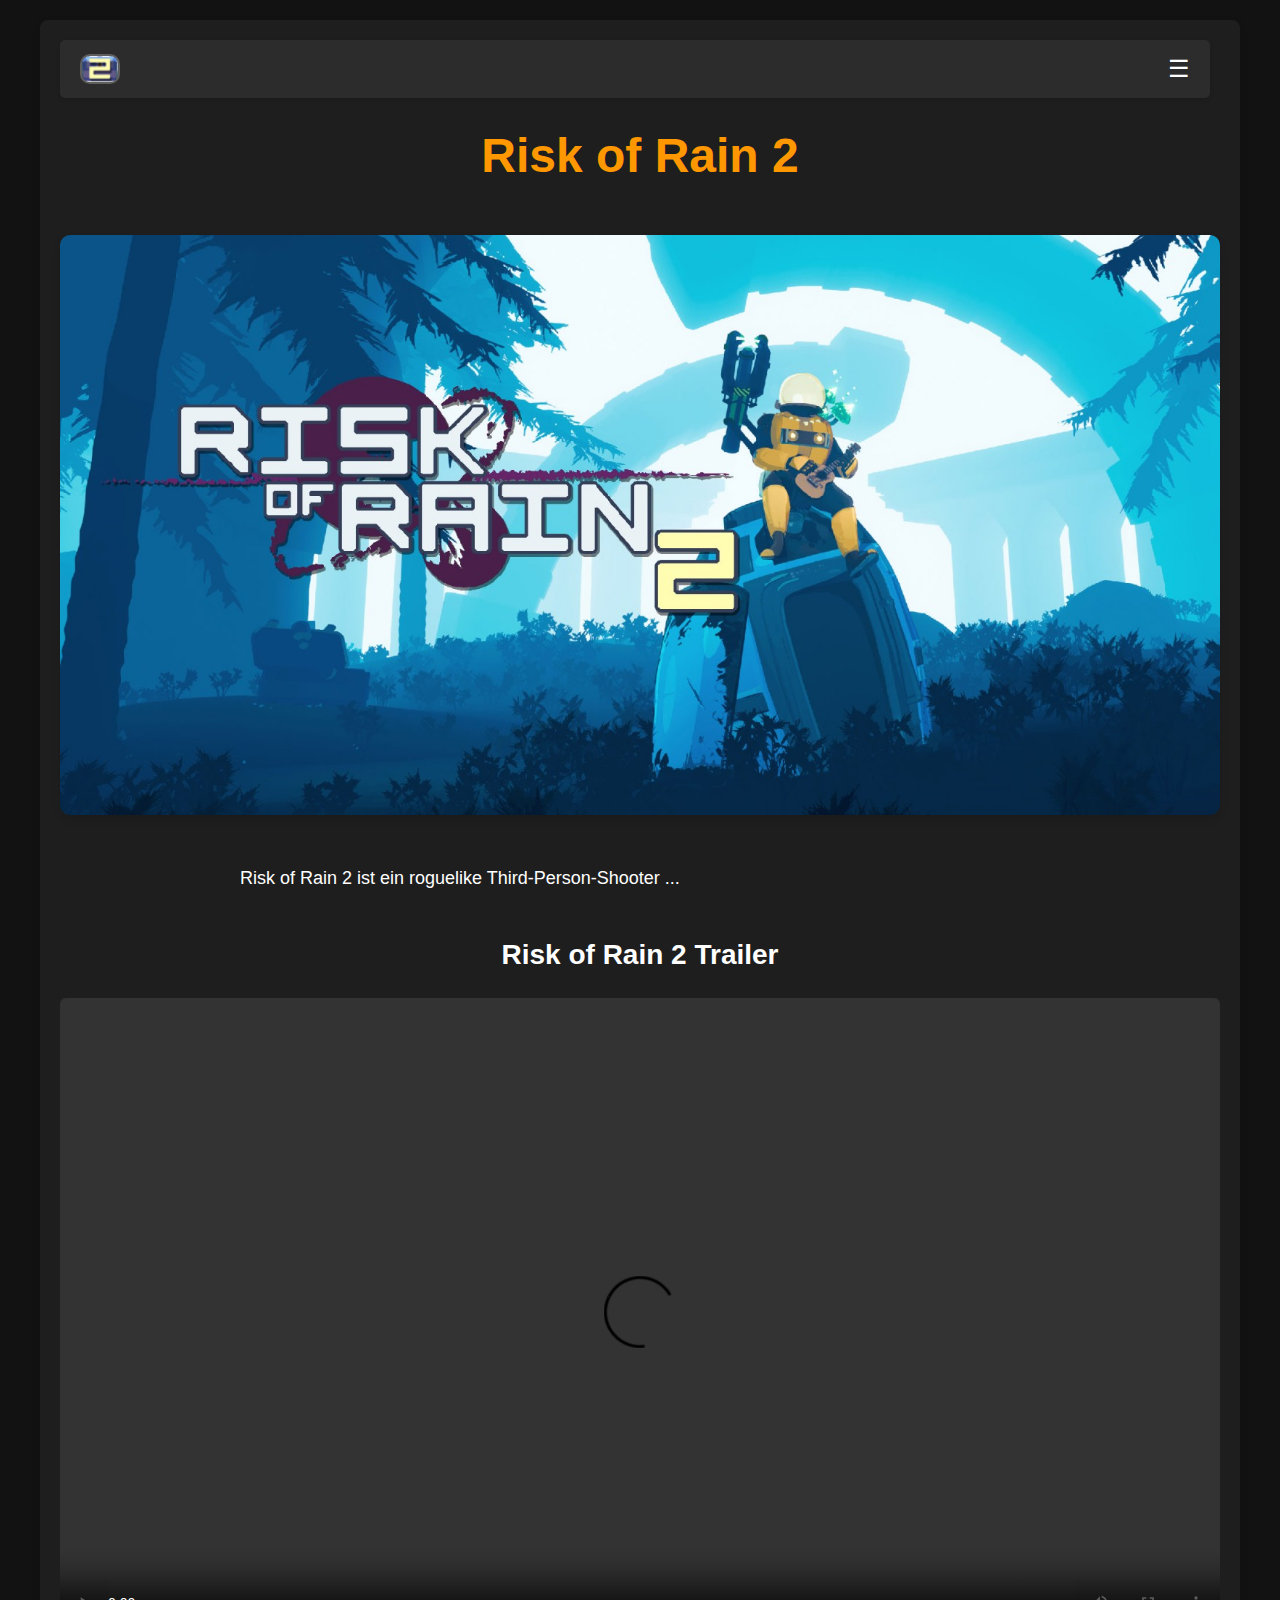
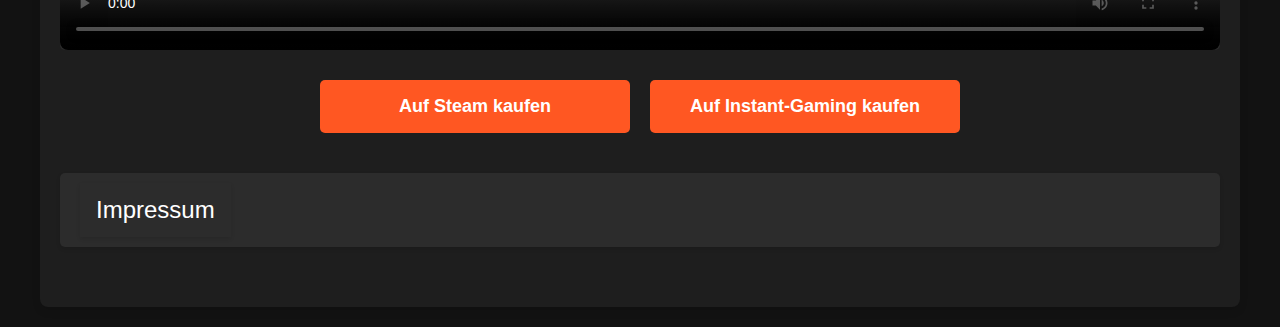
==== index.html @ a6e1ff87 "fix 3.0" ====
<!DOCTYPE html>
<html lang="de">
<head>
    <meta charset="UTF-8">
    <meta name="viewport" content="width=device-width, initial-scale=1.0">
    <title>Risk of Rain 2</title>
    <link rel="icon" href="./resources/images/favicon.ico" type="image/x-icon"> 
   
    <!-- Verknüpfung Ihrer bestehenden CSS-Dateien -->
    <link rel="stylesheet" href="./css/normalize.css">
    <link rel="stylesheet" href="./css/styles.css">
    <script src="./js/Hamburger.js"></script>
</head>
<body>
    <div class="container">
        <!-- Header mit Suchleiste und Hamburger-Menü -->
        <div class="header">
            <img id="logo" src="./resources/images/logo.png" alt="Logo" width="40" height="30" />
            <div class="menu-icon" onclick="openSidebar()">☰</div>
        </div>

        <!-- Sidebar-Navigation -->
        <div class="sidebar" id="mySidebar">
            <a href="javascript:void(0)" class="close-btn" onclick="closeSidebar()">×</a>
            <a href="index.html">Startseite</a>
            <a href="Item.html">Item-Seite</a>
            <a href="default.html">Default</a>
            <a href="Impressum.html">Impressum</a>
            <a href="session.html">Session</a>
            <!-- Weitere Links nach Bedarf -->
        </div>

        <div class="content">
            <div class="title">Risk of Rain 2</div>
            <img src="./resources/images/risk-image.jpg" alt="Hauptbild">
            <p>Risk of Rain 2 ist ein roguelike Third-Person-Shooter ...</p>
        
             <!-- Videoabschnitt -->
    <div class="video-container">
        <h2>Risk of Rain 2 Trailer</h2>
        <div class="video-wrapper">
            <video class="video-player" controls>
                <source src="./resources/videos/risk-trailer.mp4" type="video/mp4">
            </video>
        </div>
    </div>

            <!-- Kauf-Links -->
    <div class="buy-links">
        <a href="https://store.steampowered.com/app/632360/Risk_of_Rain_2/" class="button">Auf Steam kaufen</a>
        <a href="https://www.instant-gaming.com/de/4378-kaufen-steam-risk-of-rain-2-pc-spiel-steam/" class="button">Auf Instant-Gaming kaufen</a>
    </div>
</div>
    
</body>
<!--Impressum-->
<div class="footer-container">
<footer>
    <nav>
        <a href="impressum.html">Impressum</a>
    </nav>
</footer>

</div>
</html>
---- css/styles.css ----
/* Allgemeine Einstellungen */
*,
*::before,
*::after {
  box-sizing: border-box;
  margin: 0;
  padding: 0;
}

/* Body-Stile */
body {
  display: flex;
    justify-content: center; /* Zentriert horizontal */
    align-items: center;    /* Zentriert vertikal */
    min-height: 100vh;      /* Stellt sicher, dass der Body die volle Höhe einnimmt */
    margin: 0;
  font-family: "Roboto", sans-serif;
  padding: 0;
  background-color: #121212;
  color: #ffffff;
  line-height: 1.6;
}

/* Container-Stile */
.container {
  width: 95%;
  max-width: 1200px;
  margin: 20px 0;
  background-color: #1e1e1e;
  border-radius: 8px;
  padding: 20px;
  text-align: center;
  box-shadow: 0 4px 8px rgba(0, 0, 0, 0.1);
}

/* Header-Stile */
.header {
  display: flex;
  align-items: center;
  justify-content: space-between;
  background-color: #2c2c2c;
  border-radius: 5px;
  padding: 10px 20px;
  box-shadow: 0 2px 4px rgba(0, 0, 0, 0.1);
}

.header {
  flex: 1;
  margin-right: 10px;
}

.header input[type="text"] {
  width: 100%;
  padding: 8px;
  border: none;
  border-radius: 5px;
  background-color: #3c3c3c;
  color: #ffffff;
}

#logo {
  display: flex;
  justify-content: flex-start;
  border: 2px solid rgba(108, 108, 108, 0.8);
  width: 40px;
  border-radius: 10px;
  padding: 0px;
  overflow: clip;
}

#logo:hover {
  cursor: pointer;
  transform: scale(1.1);
}

/* Menü-Icon-Stile */
.menu-icon {
  cursor: pointer;
  font-size: 24px;
  color: #ffffff;
}

.menu-icon:hover {
  cursor: pointer;
  color: #ff9800;
}

/* Content-Stile */
.content {
  text-align: center;
}

.title {
  font-size: 48px;
  font-weight: bold;
  color: #ff9800;
  margin: 20px 0;
}

.content img {
  max-width: 100%;
  height: auto;
  border-radius: 10px;
  margin: 20px 0;
  box-shadow: 0 4px 8px rgba(0, 0, 0, 0.1);
}

.content p {
  max-width: 800px;
  margin: 20px auto;
  text-align: justify;
  font-size: 18px;
}

/* Video-Container */
.video-container {
  margin-top: 40px;
}

.video-wrapper {
  position: relative;
  padding-bottom: 56.25%;
  height: 0;
  overflow: hidden;
  background-color: #2c2c2c;
  border-radius: 5px;
}

.video-wrapper .video-player {
  position: absolute;
  top: 0;
  left: 0;
  width: 100%;
  height: 100%;
  border: none;
  border-radius: 8px;
}

.video-container h2 {
  font-size: 28px;
  font-weight: bold;
  text-align: center;
  margin-bottom: 20px;
  color: #ffffff;
}

/* Kauf-Links */
.buy-links {
  display: flex;
  justify-content: center;
  gap: 20px;
  margin-top: 30px;
}

.buy-links .button {
  padding: 12px 40px;
  width: 310px;
  text-decoration: none;
  color: white;
  background-color: #ff5722;
  border-radius: 5px;
  font-weight: bold;
  font-size: 18px;
  text-align: center;
  transition: background-color 0.3s;
}

.buy-links .button:hover {
  background-color: #9b3314;
}

/* Sidebar-Stile */
.sidebar {
  height: 100%;
  width: 0;
  position: fixed;
  top: 0;
  left: 0;
  background-color: #2c2c2c;
  overflow-x: hidden;
  transition: 0.5s;
  z-index: 1000;
  padding-top: 60px;
  color: #ffffff;
}

.sidebar a {
  padding: 15px 20px;
  text-decoration: none;
  font-size: 24px;
  color: #ffffff;
  display: block;
  transition: 0.3s;
}

.sidebar a:hover {
  color: #ff9800;
}

.close-btn {
  position: absolute;
  top: 20px;
  right: 25px;
  font-size: 36px;
  cursor: pointer;
  color: #ffffff;
}

/* Footer-Stile */
.footer-container {
  margin: 40px 0;
  display: flex;
  align-items: center;
  justify-content: space-between;
  background-color: #2c2c2c;
  border-radius: 5px;
  padding: 10px 20px;
  box-shadow: 0 2px 4px rgba(0, 0, 0, 0.1);
}

nav a {
  display: flex;
  justify-content: space-around;
  cursor: pointer;
  font-size: 24px;
  color: white;
  padding: 8px 16px;
  text-decoration: none;
  box-shadow: 0 2px 4px rgba(0, 0, 0, 0.1);
}

nav a:hover {
  color: #ff9800;
}
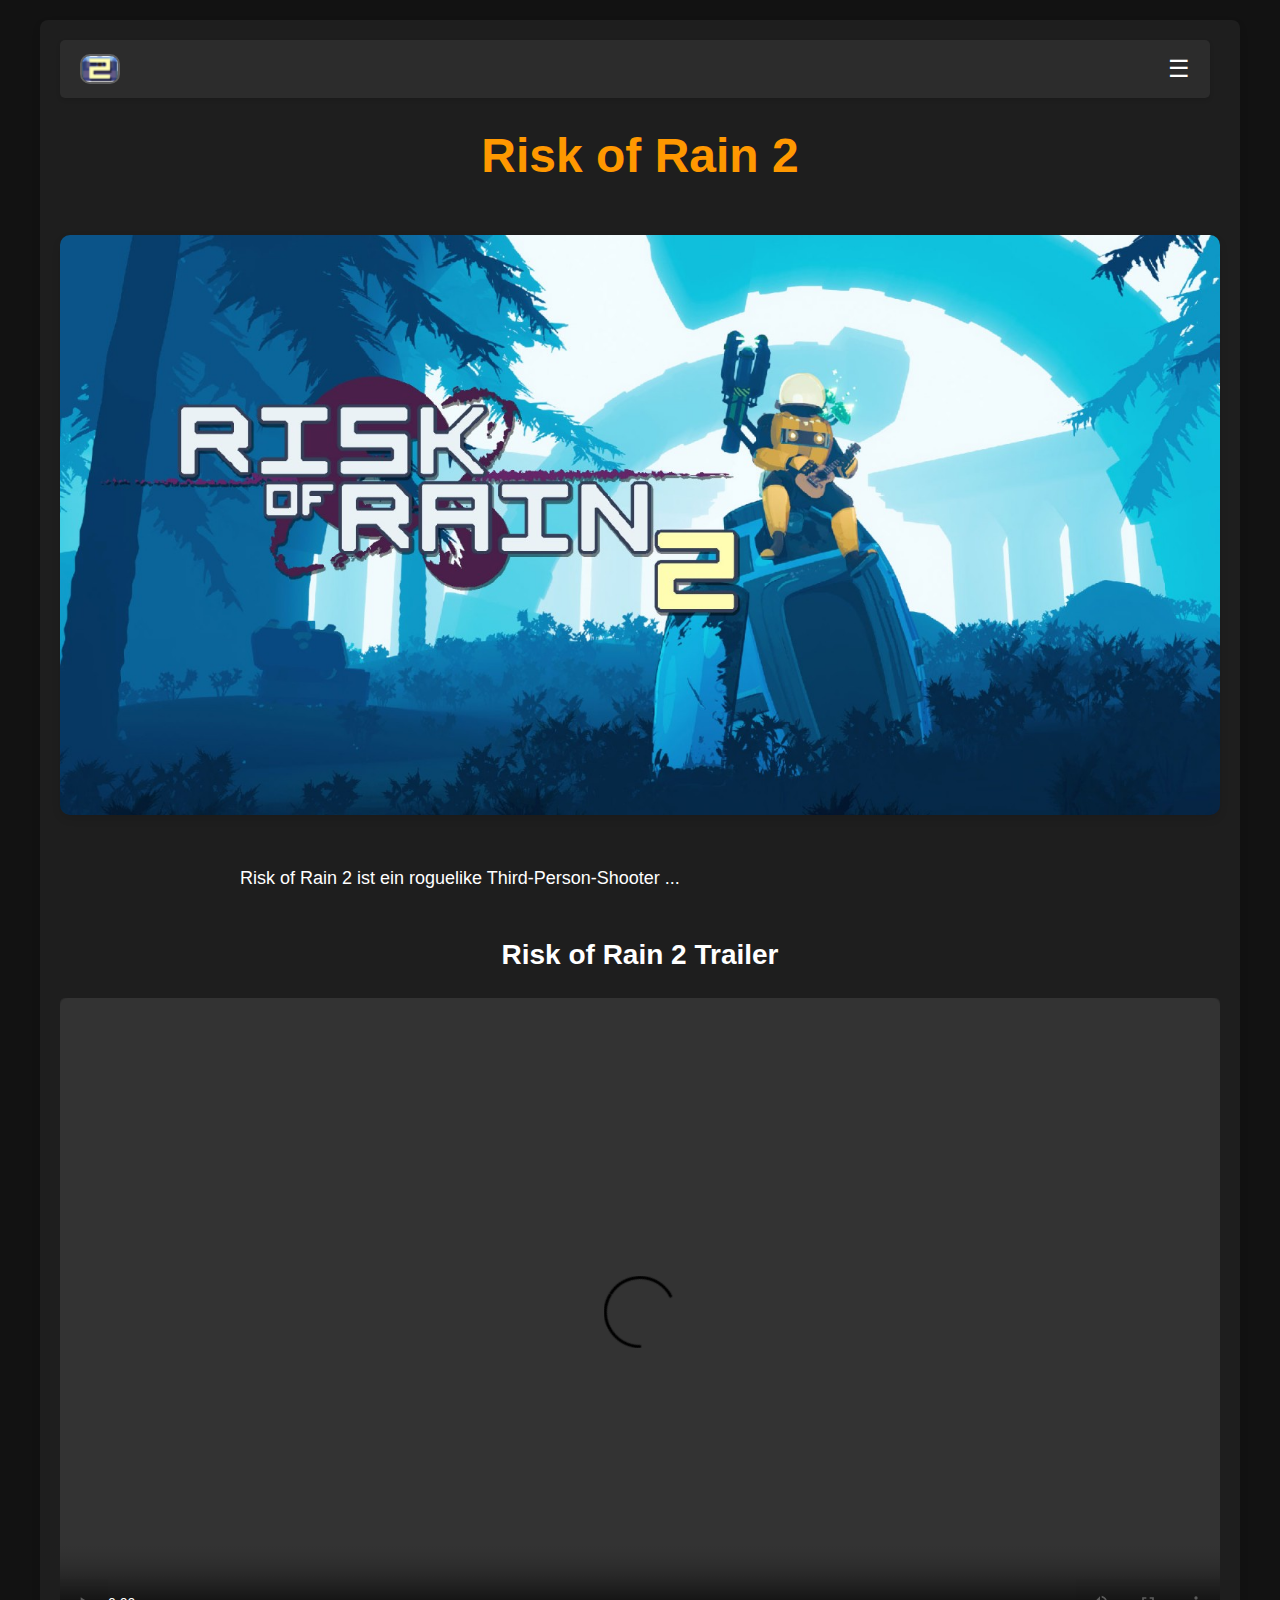
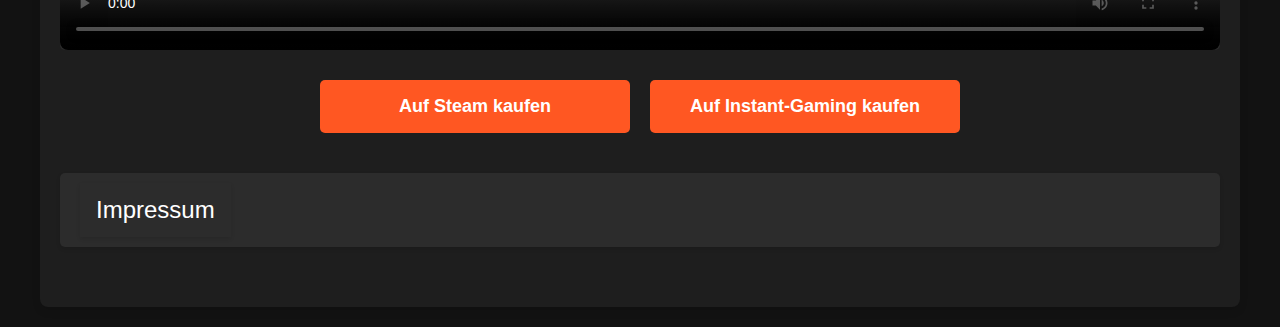
==== commit 9d0f4329: "In sidebar noch die neue seitehinzugefügt" ====
--- a/index.html
+++ b/index.html
@@ -27,6 +27,8 @@
             <a href="default.html">Default</a>
             <a href="Impressum.html">Impressum</a>
             <a href="session.html">Session</a>
+            <a href="Rewiv.html">Rewiews</a>
+            
             <!-- Weitere Links nach Bedarf -->
         </div>
 
--- a/css/styles.css
+++ b/css/styles.css
@@ -9,12 +9,8 @@
 
 /* Body-Stile */
 body {
-  display: flex;
-    justify-content: center; /* Zentriert horizontal */
-    align-items: center;    /* Zentriert vertikal */
-    min-height: 100vh;      /* Stellt sicher, dass der Body die volle Höhe einnimmt */
-    margin: 0;
   font-family: "Roboto", sans-serif;
+  margin: 0;
   padding: 0;
   background-color: #121212;
   color: #ffffff;
@@ -25,13 +21,14 @@
 .container {
   width: 95%;
   max-width: 1200px;
-  margin: 20px 0;
+  margin: 20px auto; /* Zentriert den Container horizontal */
   background-color: #1e1e1e;
   border-radius: 8px;
   padding: 20px;
   text-align: center;
   box-shadow: 0 4px 8px rgba(0, 0, 0, 0.1);
 }
+
 
 /* Header-Stile */
 .header {
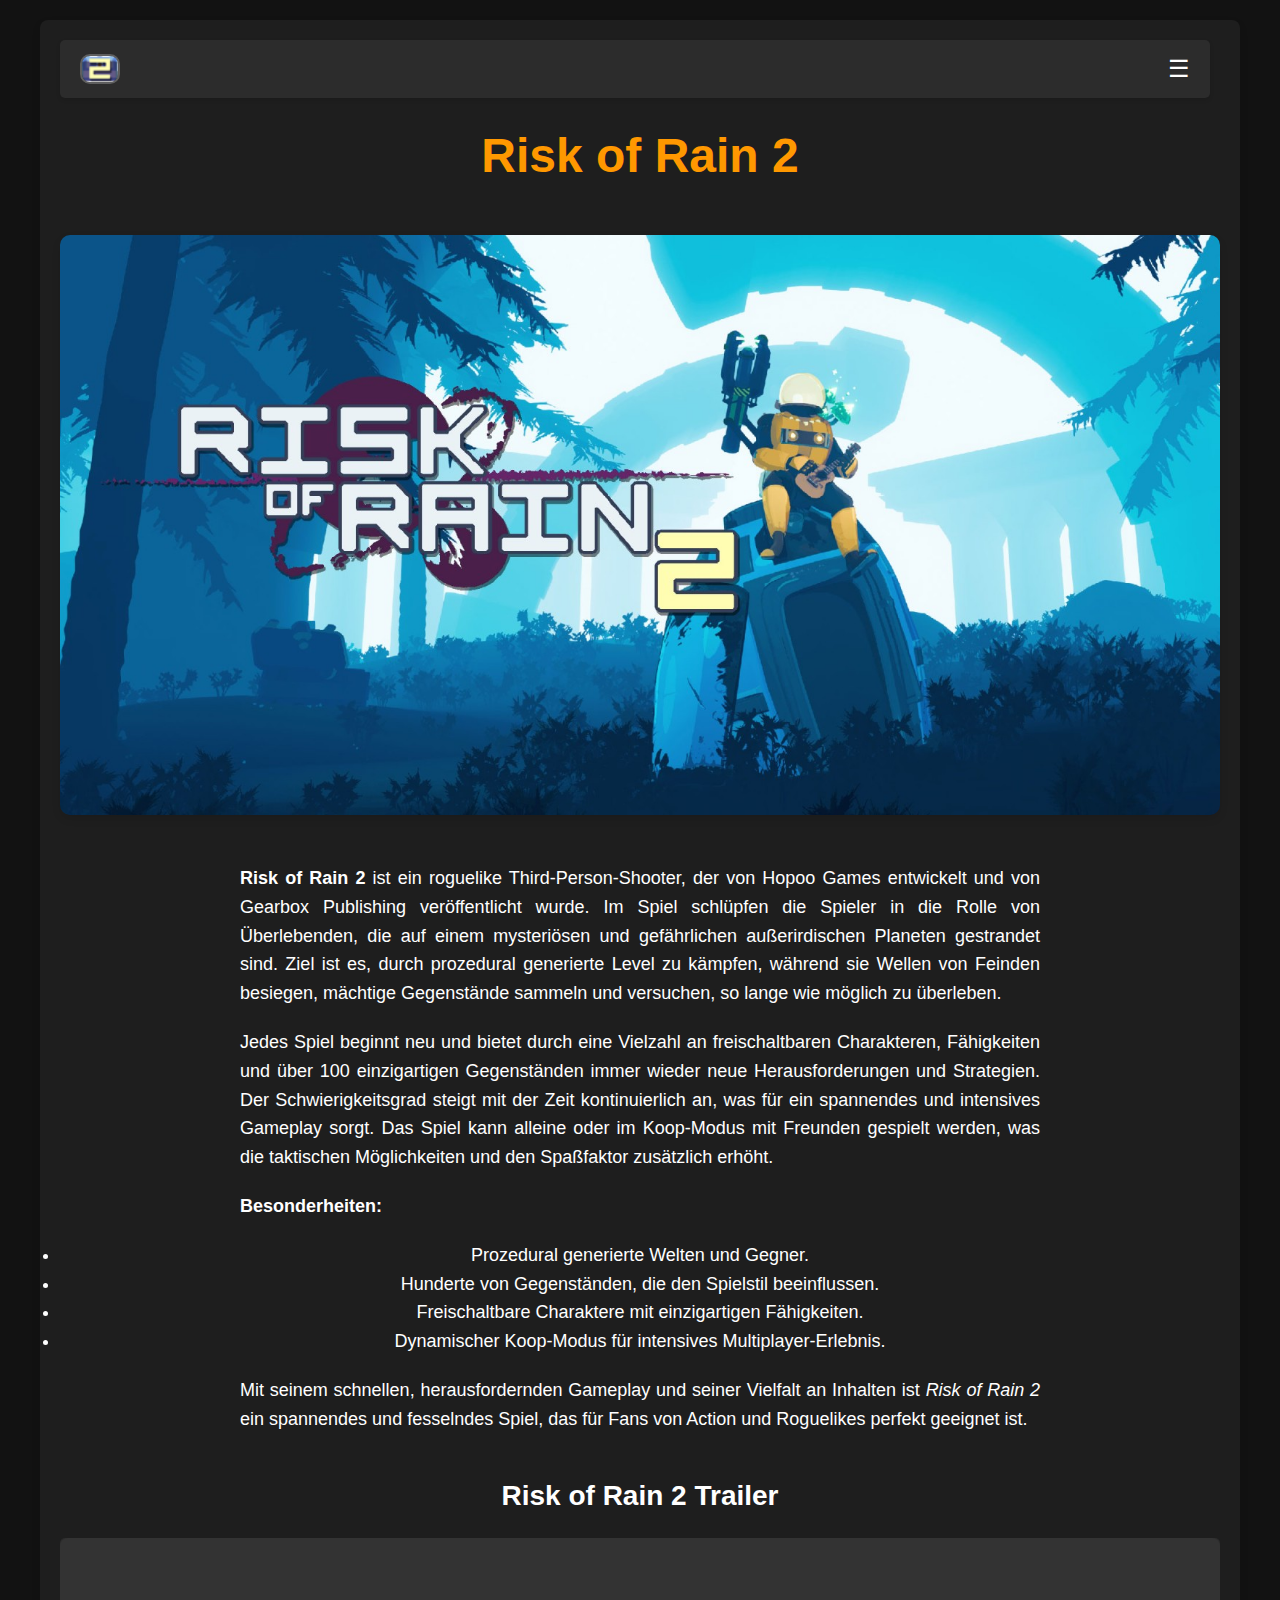
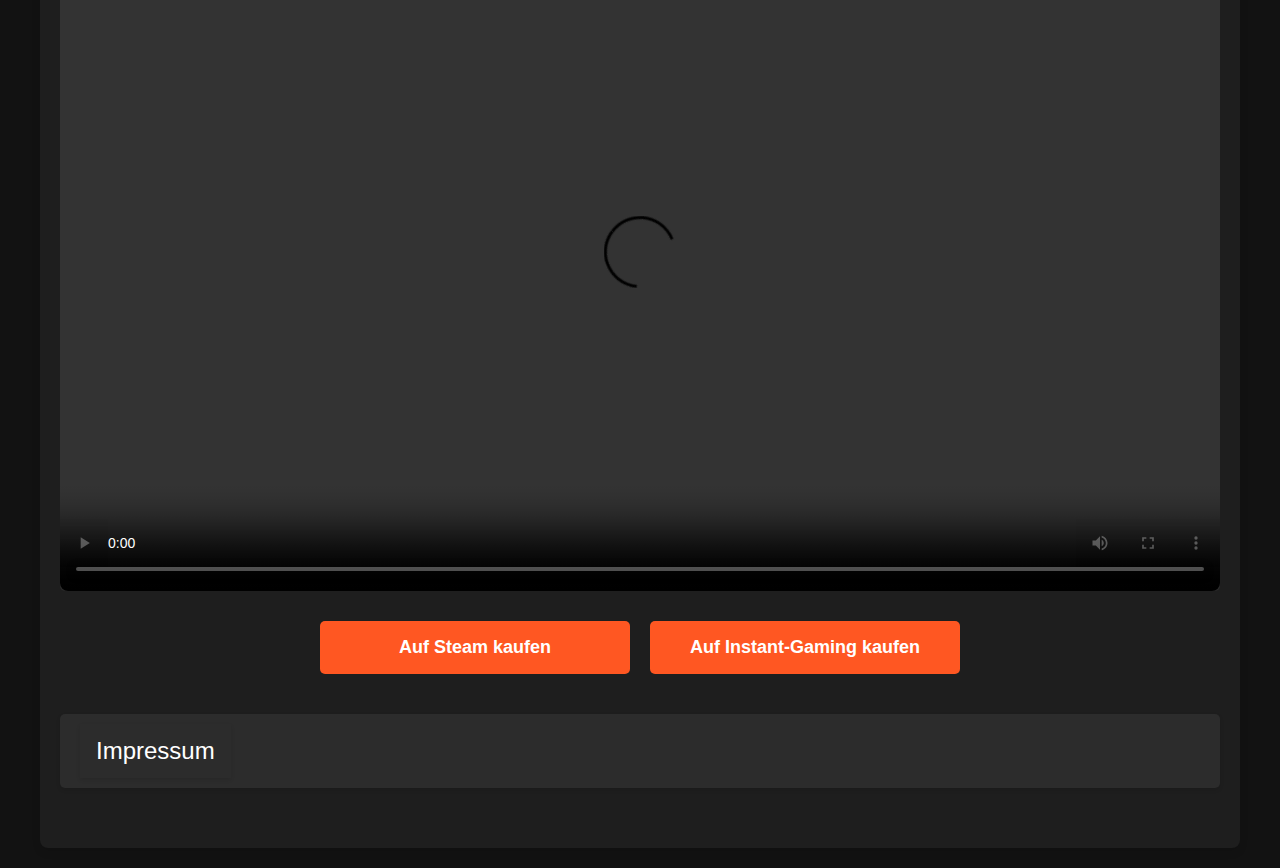
==== commit 9d1f291a: "Text auf der startseite angepasst" ====
--- a/index.html
+++ b/index.html
@@ -35,7 +35,27 @@
         <div class="content">
             <div class="title">Risk of Rain 2</div>
             <img src="./resources/images/risk-image.jpg" alt="Hauptbild">
-            <p>Risk of Rain 2 ist ein roguelike Third-Person-Shooter ...</p>
+            <p>
+                <strong>Risk of Rain 2</strong> ist ein roguelike Third-Person-Shooter, der von Hopoo Games entwickelt und von Gearbox Publishing veröffentlicht wurde. 
+                Im Spiel schlüpfen die Spieler in die Rolle von Überlebenden, die auf einem mysteriösen und gefährlichen außerirdischen Planeten gestrandet sind. Ziel 
+                ist es, durch prozedural generierte Level zu kämpfen, während sie Wellen von Feinden besiegen, mächtige Gegenstände sammeln und versuchen, so lange wie möglich zu überleben.
+            </p>
+            <p>
+                Jedes Spiel beginnt neu und bietet durch eine Vielzahl an freischaltbaren Charakteren, Fähigkeiten und über 100 einzigartigen Gegenständen immer wieder neue Herausforderungen 
+                und Strategien. Der Schwierigkeitsgrad steigt mit der Zeit kontinuierlich an, was für ein spannendes und intensives Gameplay sorgt. Das Spiel kann alleine oder im Koop-Modus 
+                mit Freunden gespielt werden, was die taktischen Möglichkeiten und den Spaßfaktor zusätzlich erhöht.
+            </p>
+            <p><strong>Besonderheiten:</strong></p>
+            <ul>
+                <li>Prozedural generierte Welten und Gegner.</li>
+                <li>Hunderte von Gegenständen, die den Spielstil beeinflussen.</li>
+                <li>Freischaltbare Charaktere mit einzigartigen Fähigkeiten.</li>
+                <li>Dynamischer Koop-Modus für intensives Multiplayer-Erlebnis.</li>
+            </ul>
+            <p>
+                Mit seinem schnellen, herausfordernden Gameplay und seiner Vielfalt an Inhalten ist <em>Risk of Rain 2</em> ein spannendes und fesselndes Spiel, das 
+                für Fans von Action und Roguelikes perfekt geeignet ist.
+            </p>
         
              <!-- Videoabschnitt -->
     <div class="video-container">
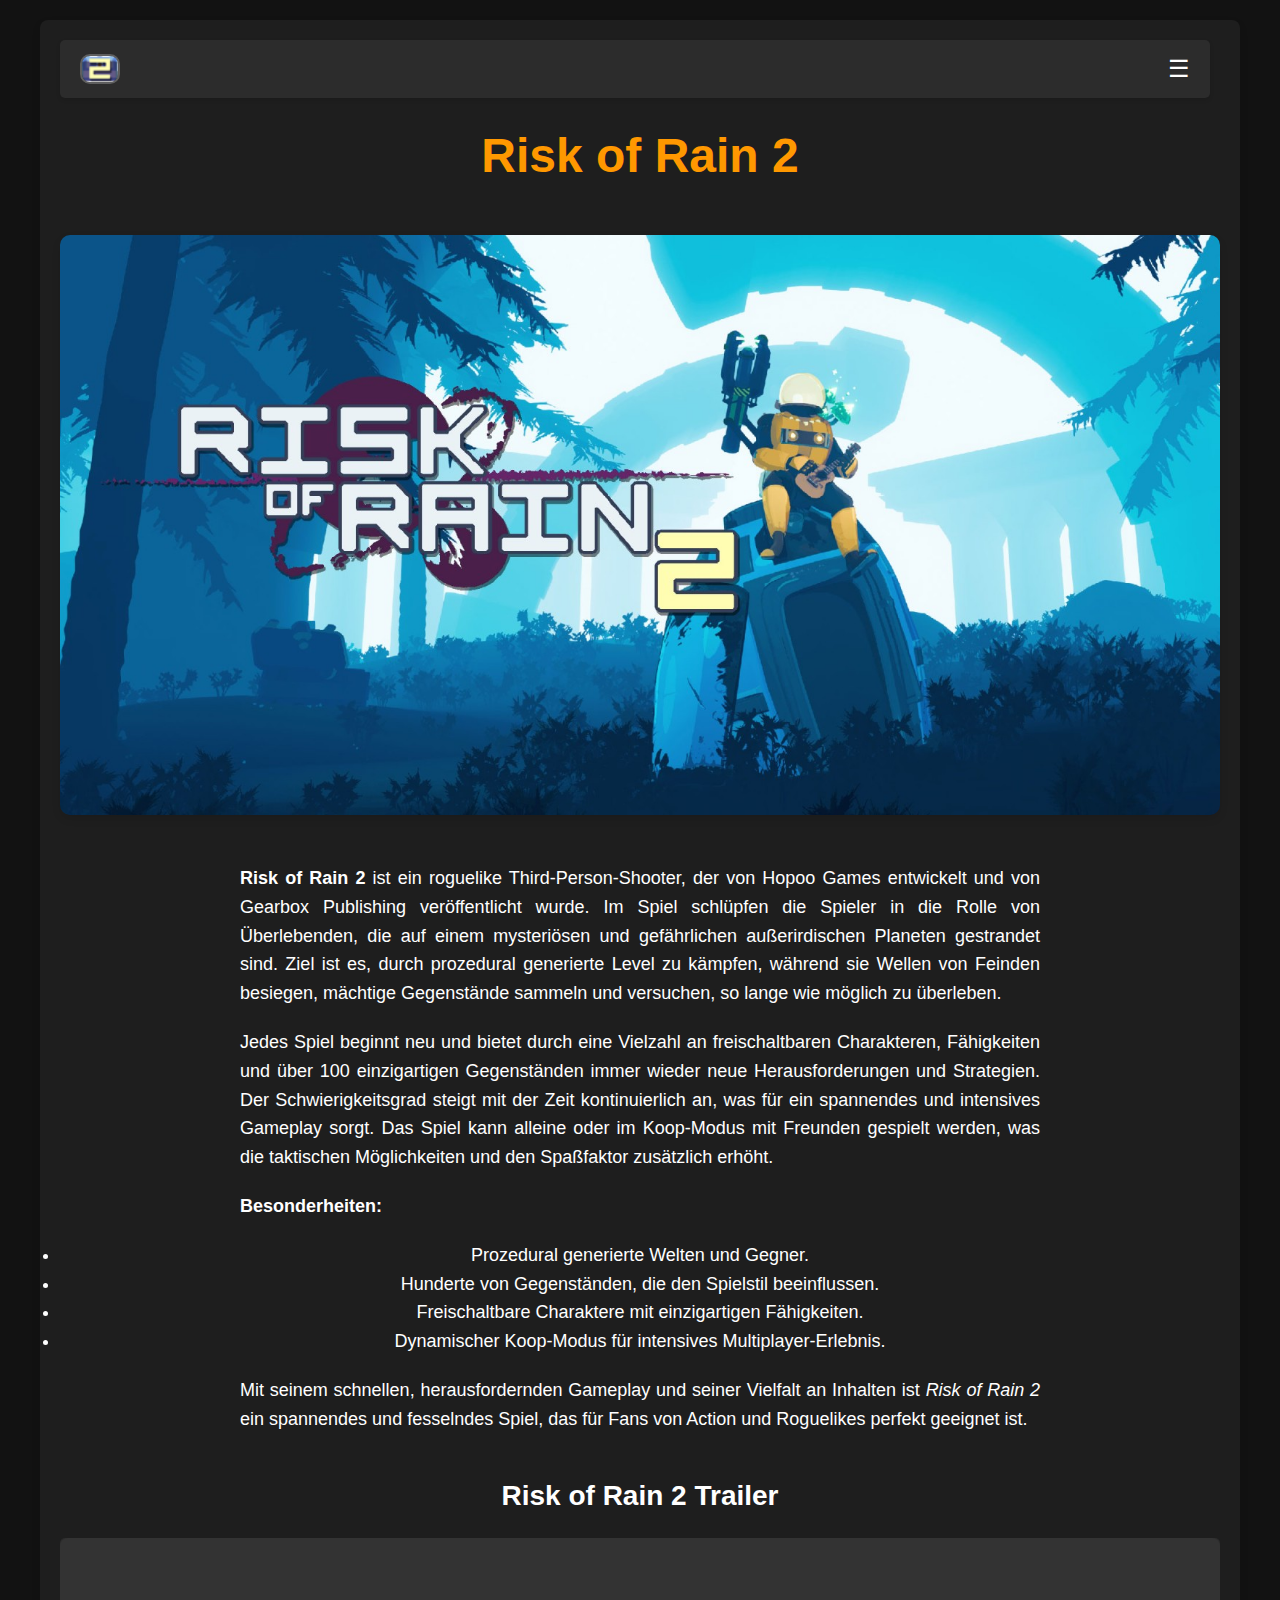
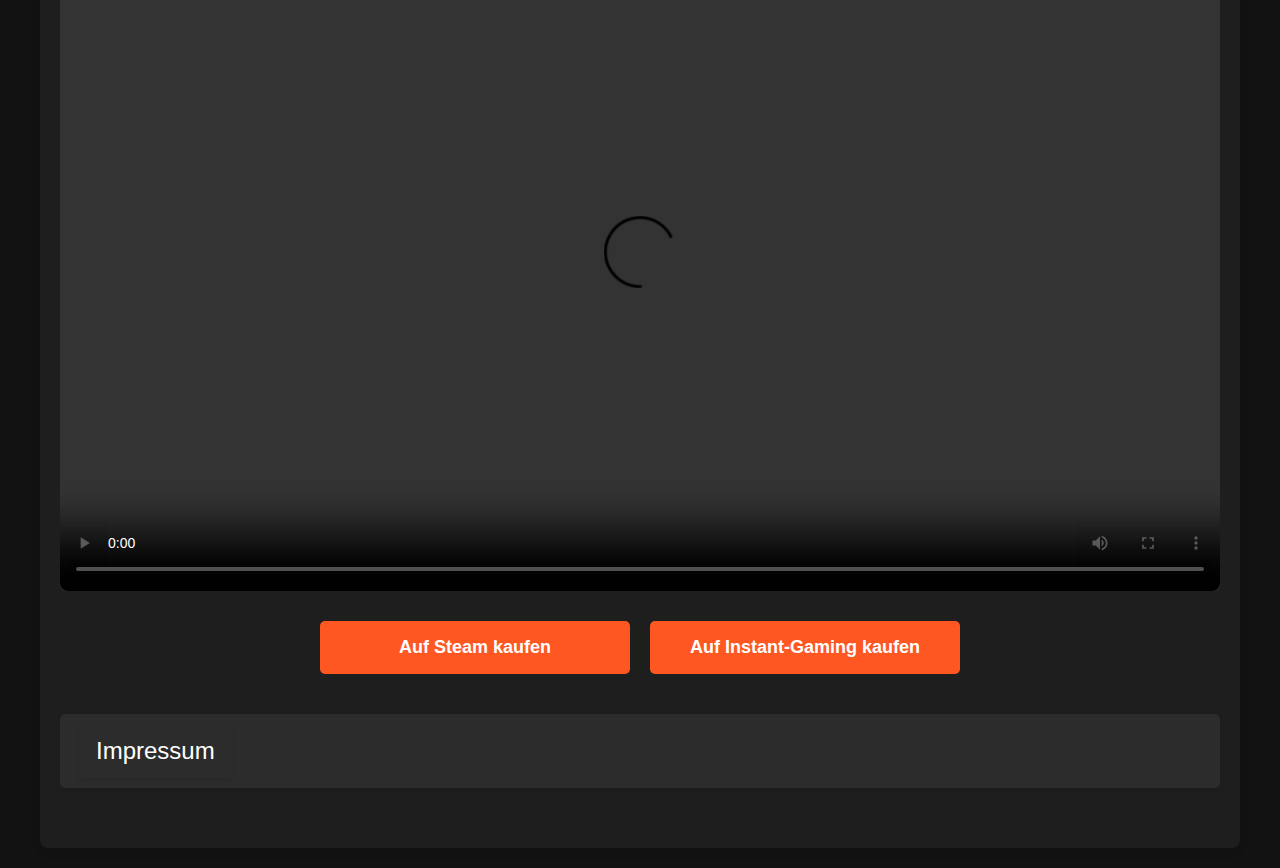
==== commit 625003ab: "fixed a crazy spelling mistake" ====
--- a/index.html
+++ b/index.html
@@ -27,7 +27,7 @@
             <a href="default.html">Default</a>
             <a href="Impressum.html">Impressum</a>
             <a href="session.html">Session</a>
-            <a href="Rewiv.html">Rewiews</a>
+            <a href="Review.html">Rewiews</a>
             
             <!-- Weitere Links nach Bedarf -->
         </div>
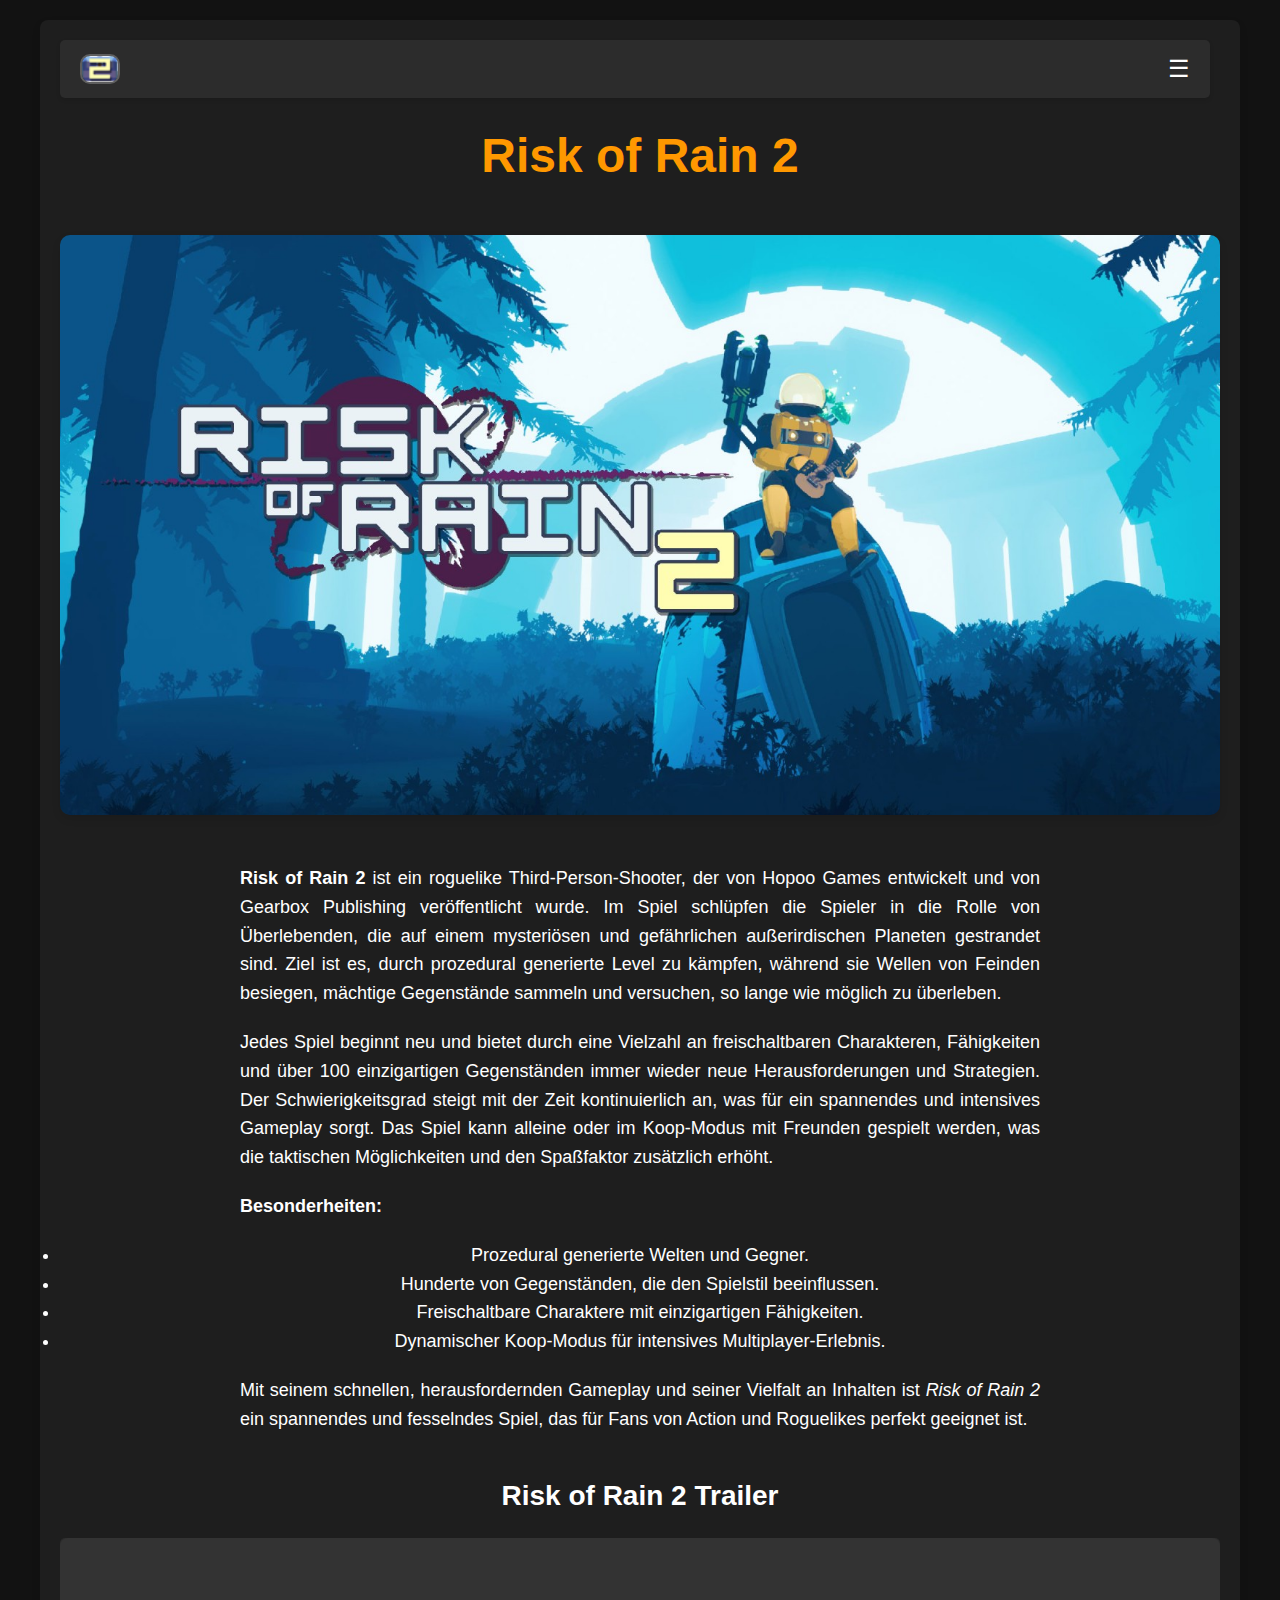
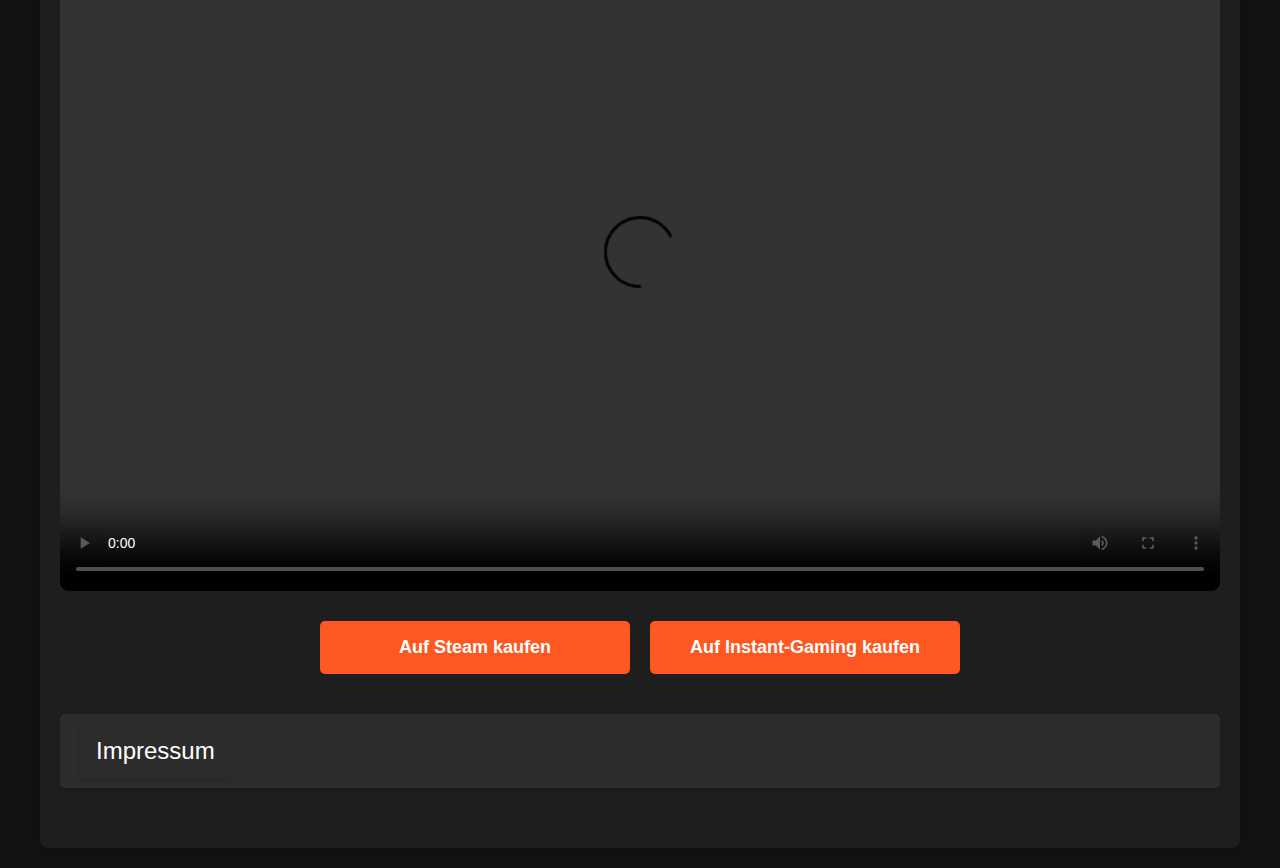
==== commit e671e40d: "added console logs, added a gif and fixed spelling issues" ====
--- a/index.html
+++ b/index.html
@@ -9,7 +9,6 @@
     <!-- Verknüpfung Ihrer bestehenden CSS-Dateien -->
     <link rel="stylesheet" href="./css/normalize.css">
     <link rel="stylesheet" href="./css/styles.css">
-    <script src="./js/Hamburger.js"></script>
 </head>
 <body>
     <div class="container">
@@ -27,7 +26,7 @@
             <a href="default.html">Default</a>
             <a href="Impressum.html">Impressum</a>
             <a href="session.html">Session</a>
-            <a href="Review.html">Rewiews</a>
+            <a href="Review.html">Reviews</a>
             
             <!-- Weitere Links nach Bedarf -->
         </div>
@@ -73,7 +72,7 @@
         <a href="https://www.instant-gaming.com/de/4378-kaufen-steam-risk-of-rain-2-pc-spiel-steam/" class="button">Auf Instant-Gaming kaufen</a>
     </div>
 </div>
-    
+    <script src="./js/Hamburger.js"></script>
 </body>
 <!--Impressum-->
 <div class="footer-container">
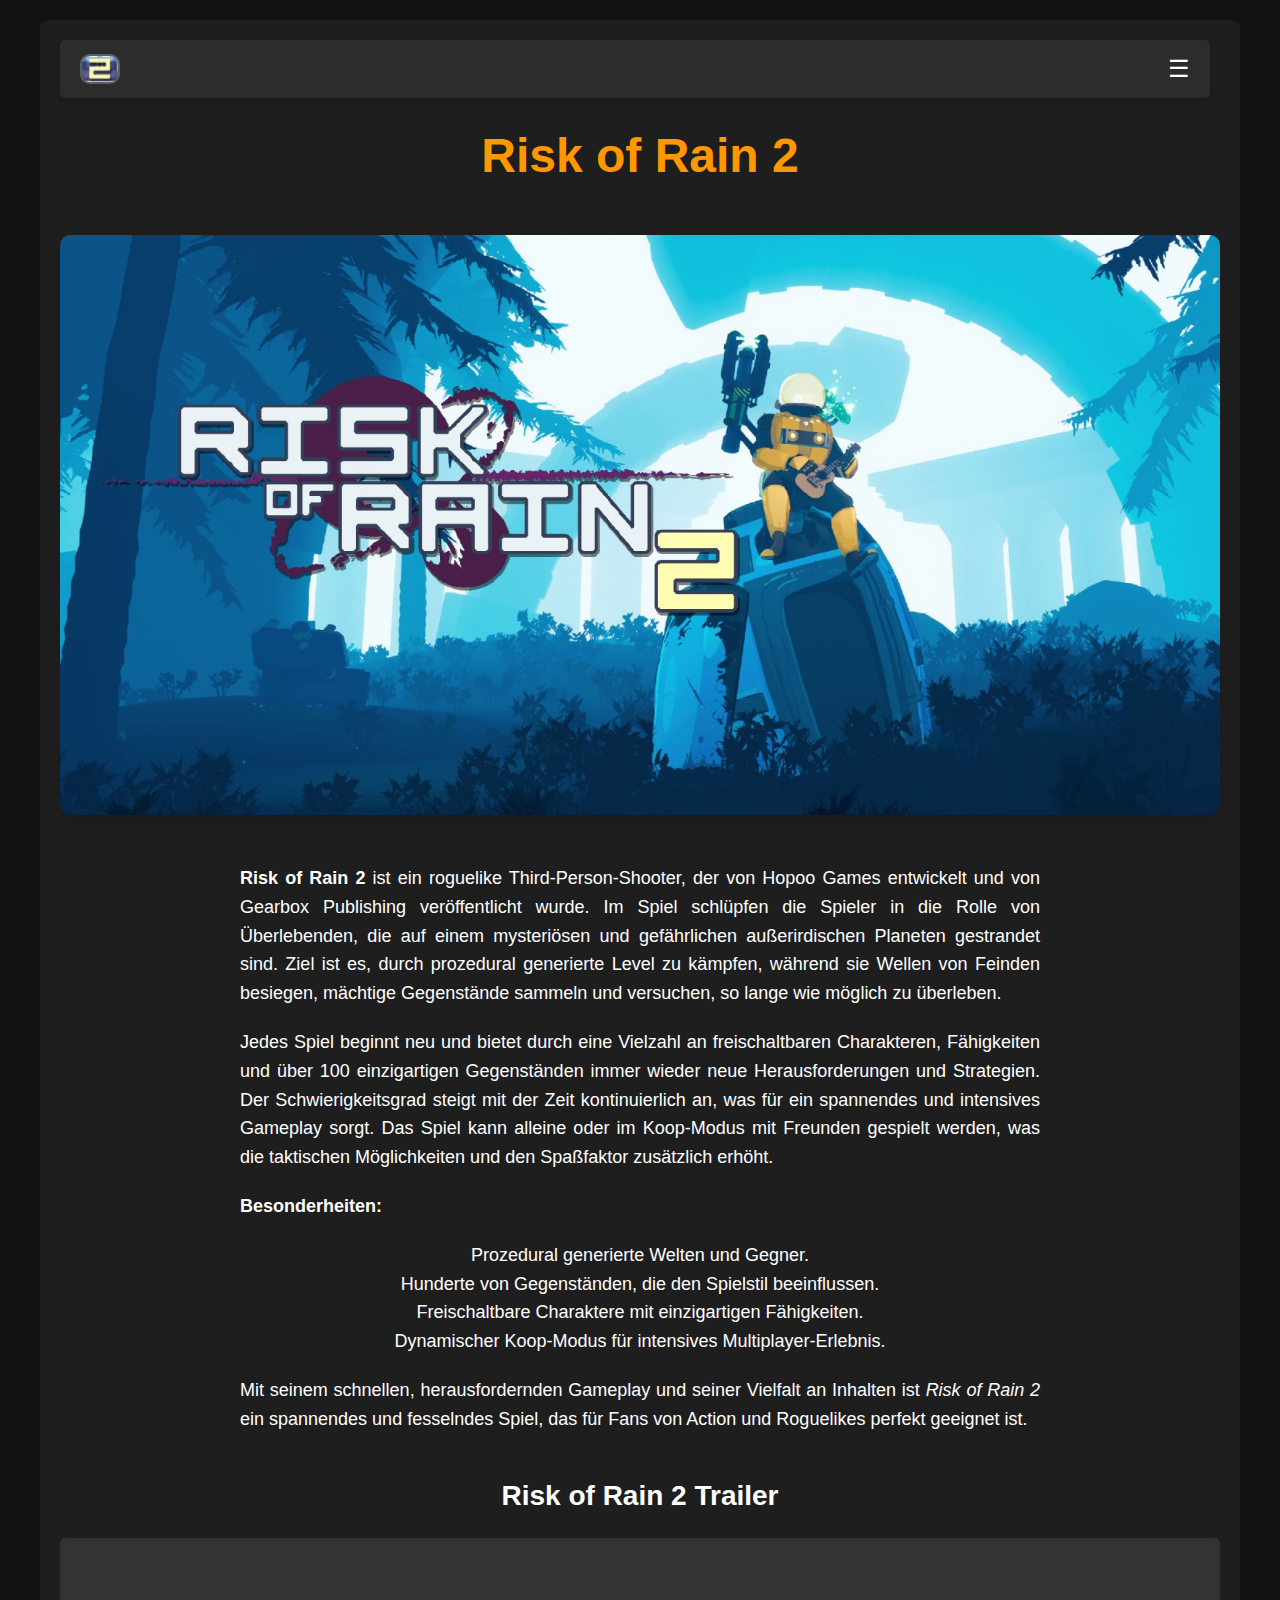
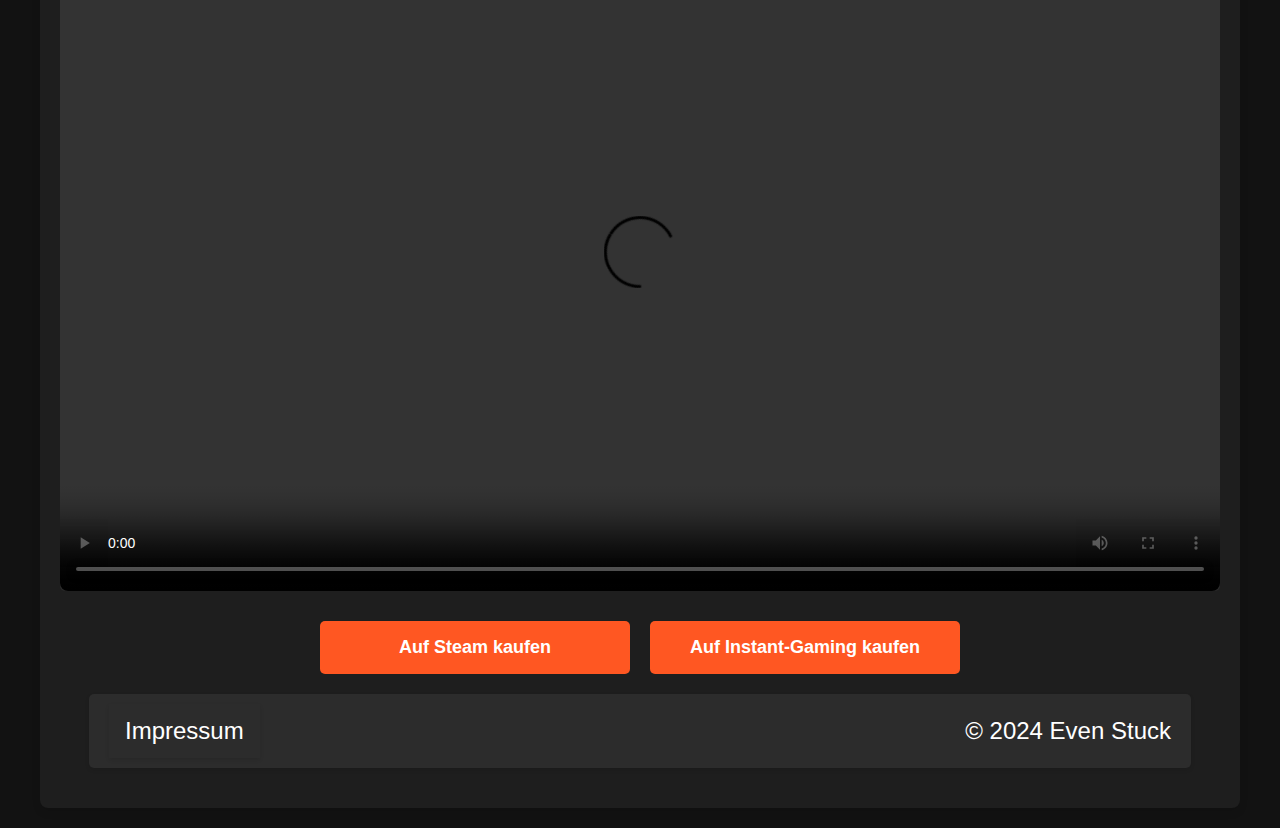
==== commit 5e559892: "fixed soo many things and changed so many things" ====
--- a/index.html
+++ b/index.html
@@ -74,13 +74,16 @@
 </div>
     <script src="./js/Hamburger.js"></script>
 </body>
+
 <!--Impressum-->
 <div class="footer-container">
-<footer>
-    <nav>
-        <a href="impressum.html">Impressum</a>
-    </nav>
-</footer>
+    <footer>
+        <nav>
+            <a href="impressum.html">Impressum</a> 
+        </nav>
+        <span>&copy; 2024 Even Stuck</span>
+    </footer>
+</div>
 
 </div>
 </html>
--- a/css/styles.css
+++ b/css/styles.css
@@ -85,6 +85,11 @@
 /* Content-Stile */
 .content {
   text-align: center;
+  
+}
+
+ul {
+  list-style-type: none;
 }
 
 .title {
@@ -205,7 +210,9 @@
 
 /* Footer-Stile */
 .footer-container {
-  margin: 40px 0;
+  width: 95%;
+  max-width: 1200px;
+  margin: 20px auto; /* Zentriert den Footer horizontal */
   display: flex;
   align-items: center;
   justify-content: space-between;
@@ -213,6 +220,13 @@
   border-radius: 5px;
   padding: 10px 20px;
   box-shadow: 0 2px 4px rgba(0, 0, 0, 0.1);
+}
+
+.footer-container footer {
+  display: flex;
+  align-items: center;
+  justify-content: space-between;
+  width: 100%;
 }
 
 nav a {
@@ -229,3 +243,7 @@
 nav a:hover {
   color: #ff9800;
 }
+
+.footer-container span {
+  font-size: 24px;
+}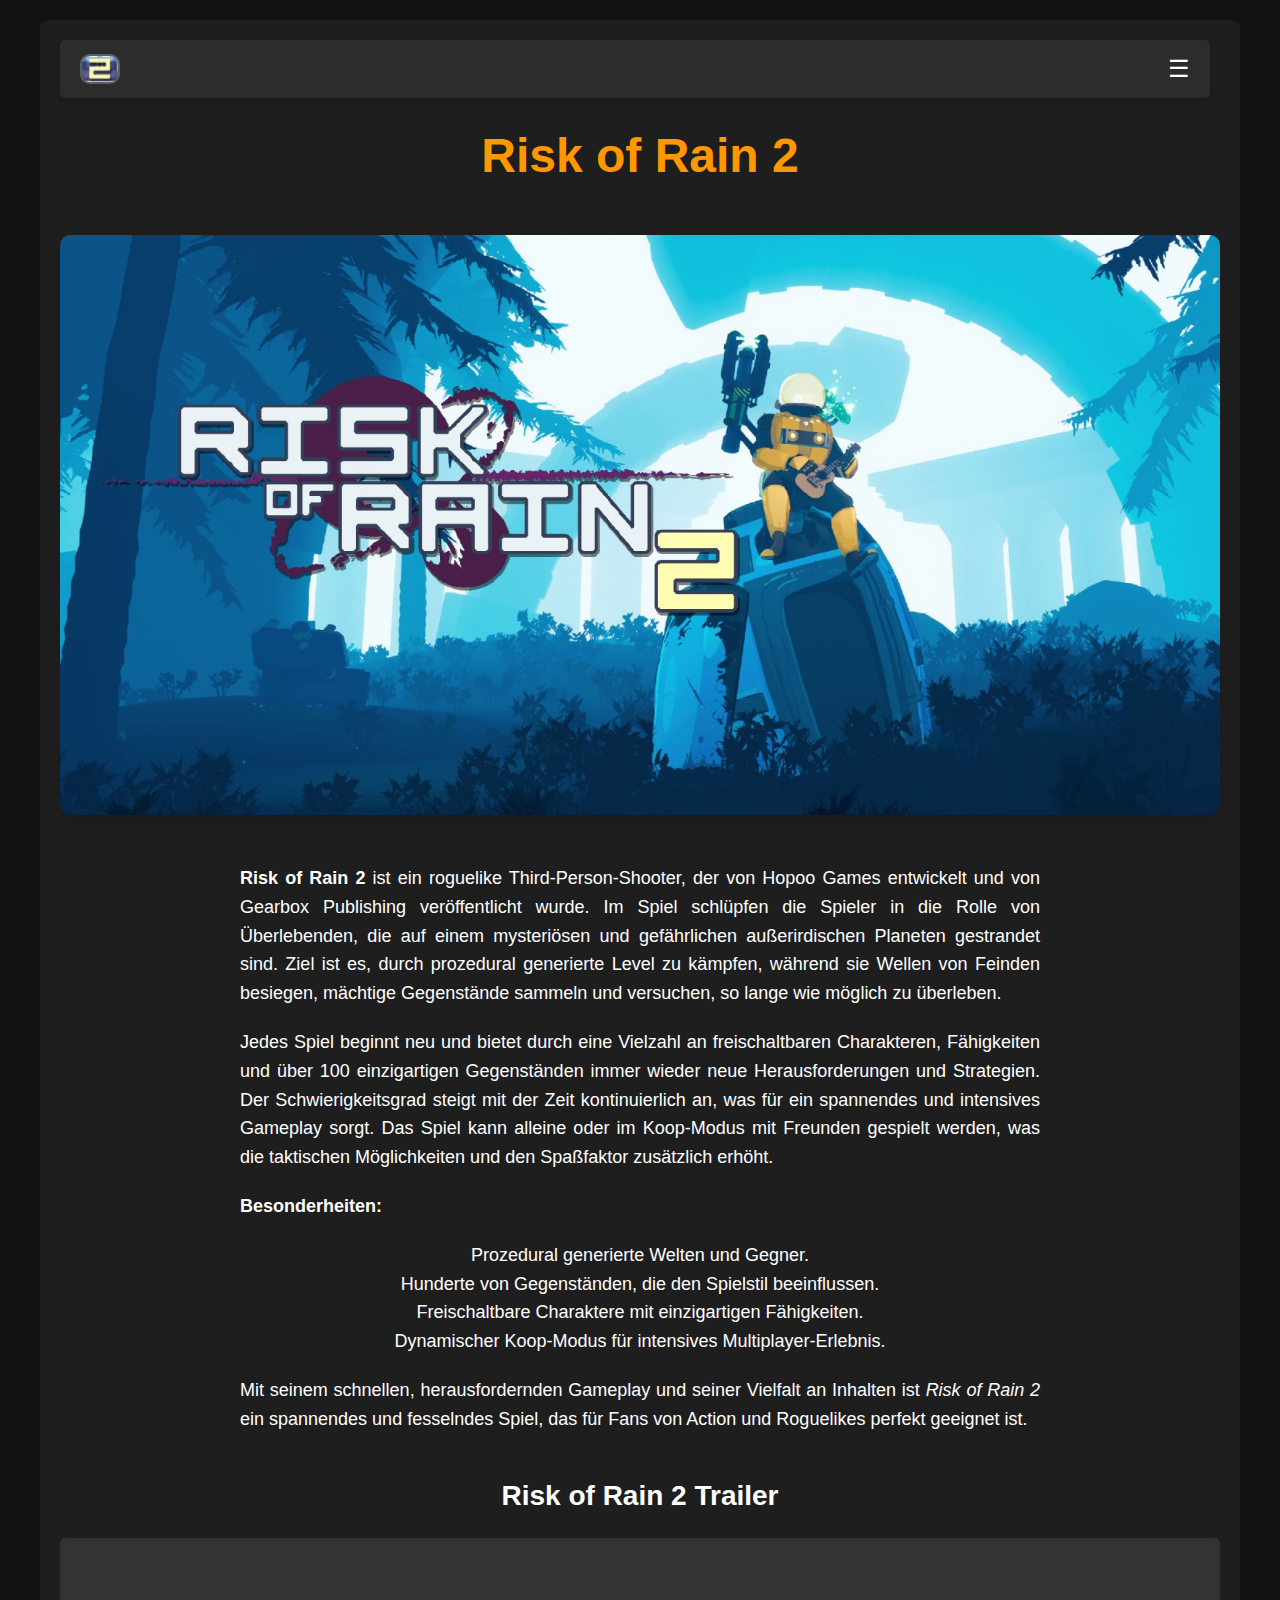
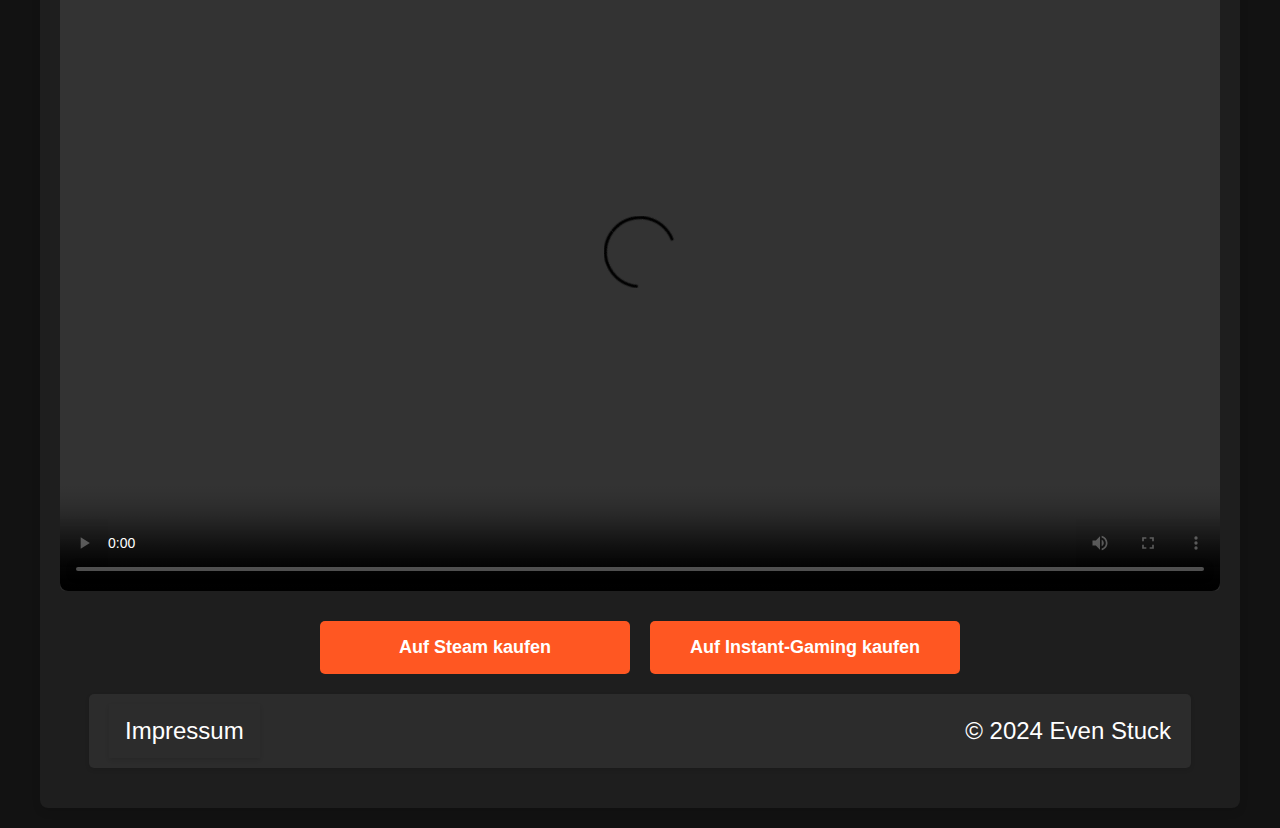
==== commit 8b65c66c: "added a footer to all pages" ====
--- a/index.html
+++ b/index.html
@@ -23,7 +23,6 @@
             <a href="javascript:void(0)" class="close-btn" onclick="closeSidebar()">×</a>
             <a href="index.html">Startseite</a>
             <a href="Item.html">Item-Seite</a>
-            <a href="default.html">Default</a>
             <a href="Impressum.html">Impressum</a>
             <a href="session.html">Session</a>
             <a href="Review.html">Reviews</a>
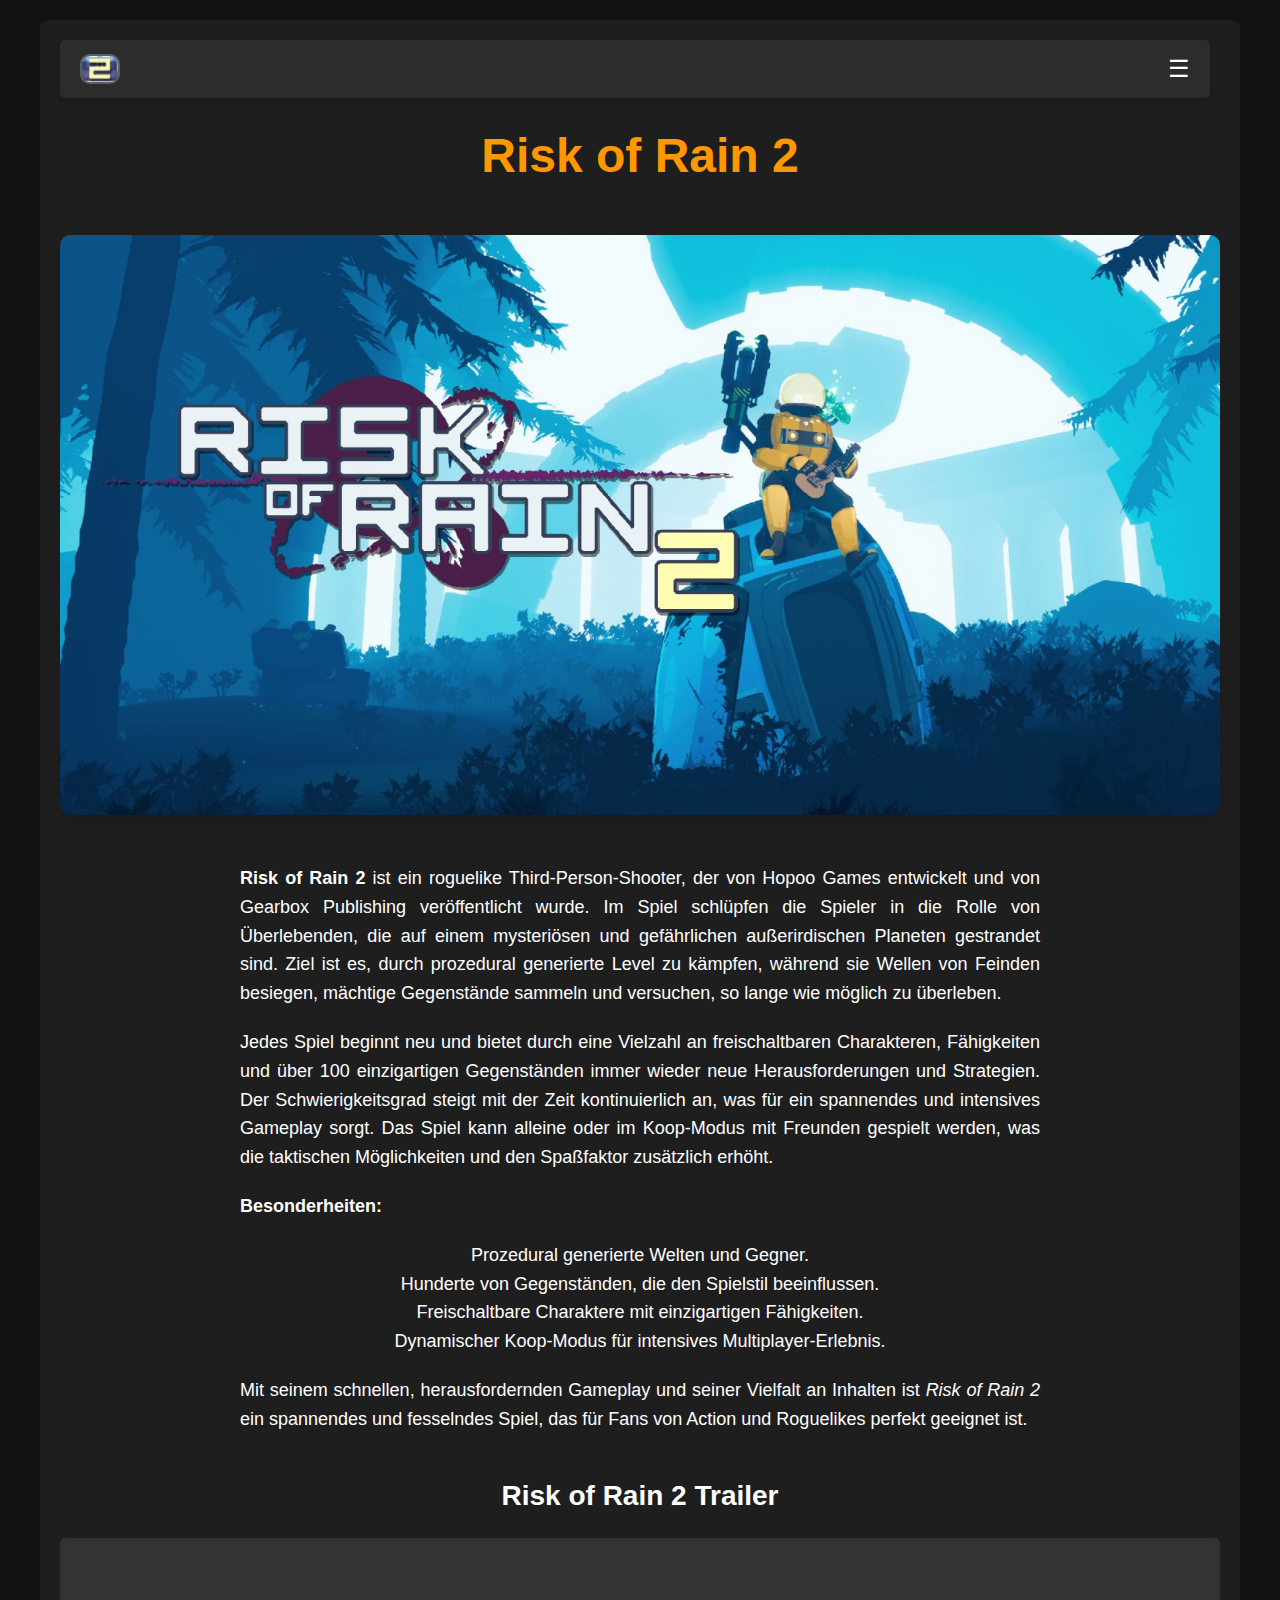
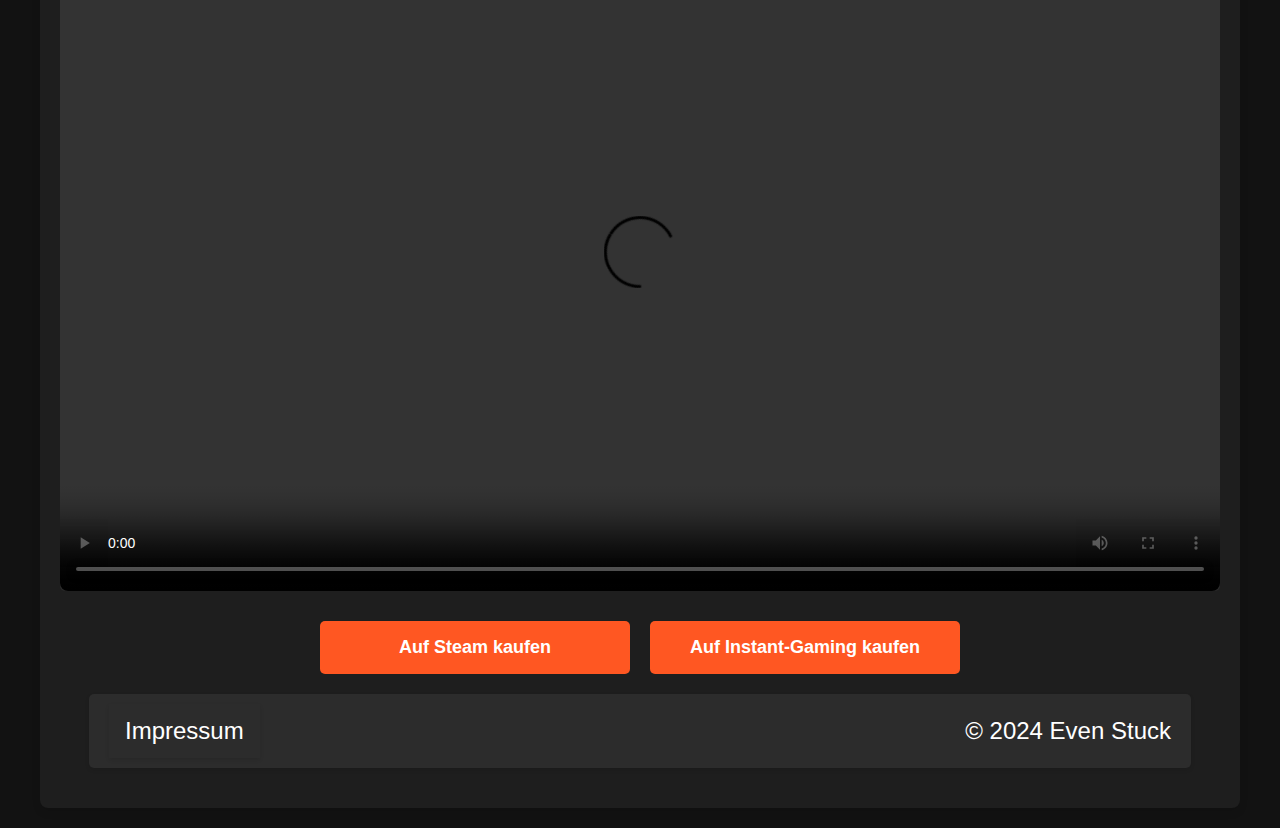
==== commit 97a31ce6: "Schreibfehler korrigiert" ====
--- a/index.html
+++ b/index.html
@@ -78,7 +78,7 @@
 <div class="footer-container">
     <footer>
         <nav>
-            <a href="impressum.html">Impressum</a> 
+            <a href="Impressum.html">Impressum</a> 
         </nav>
         <span>&copy; 2024 Even Stuck</span>
     </footer>
